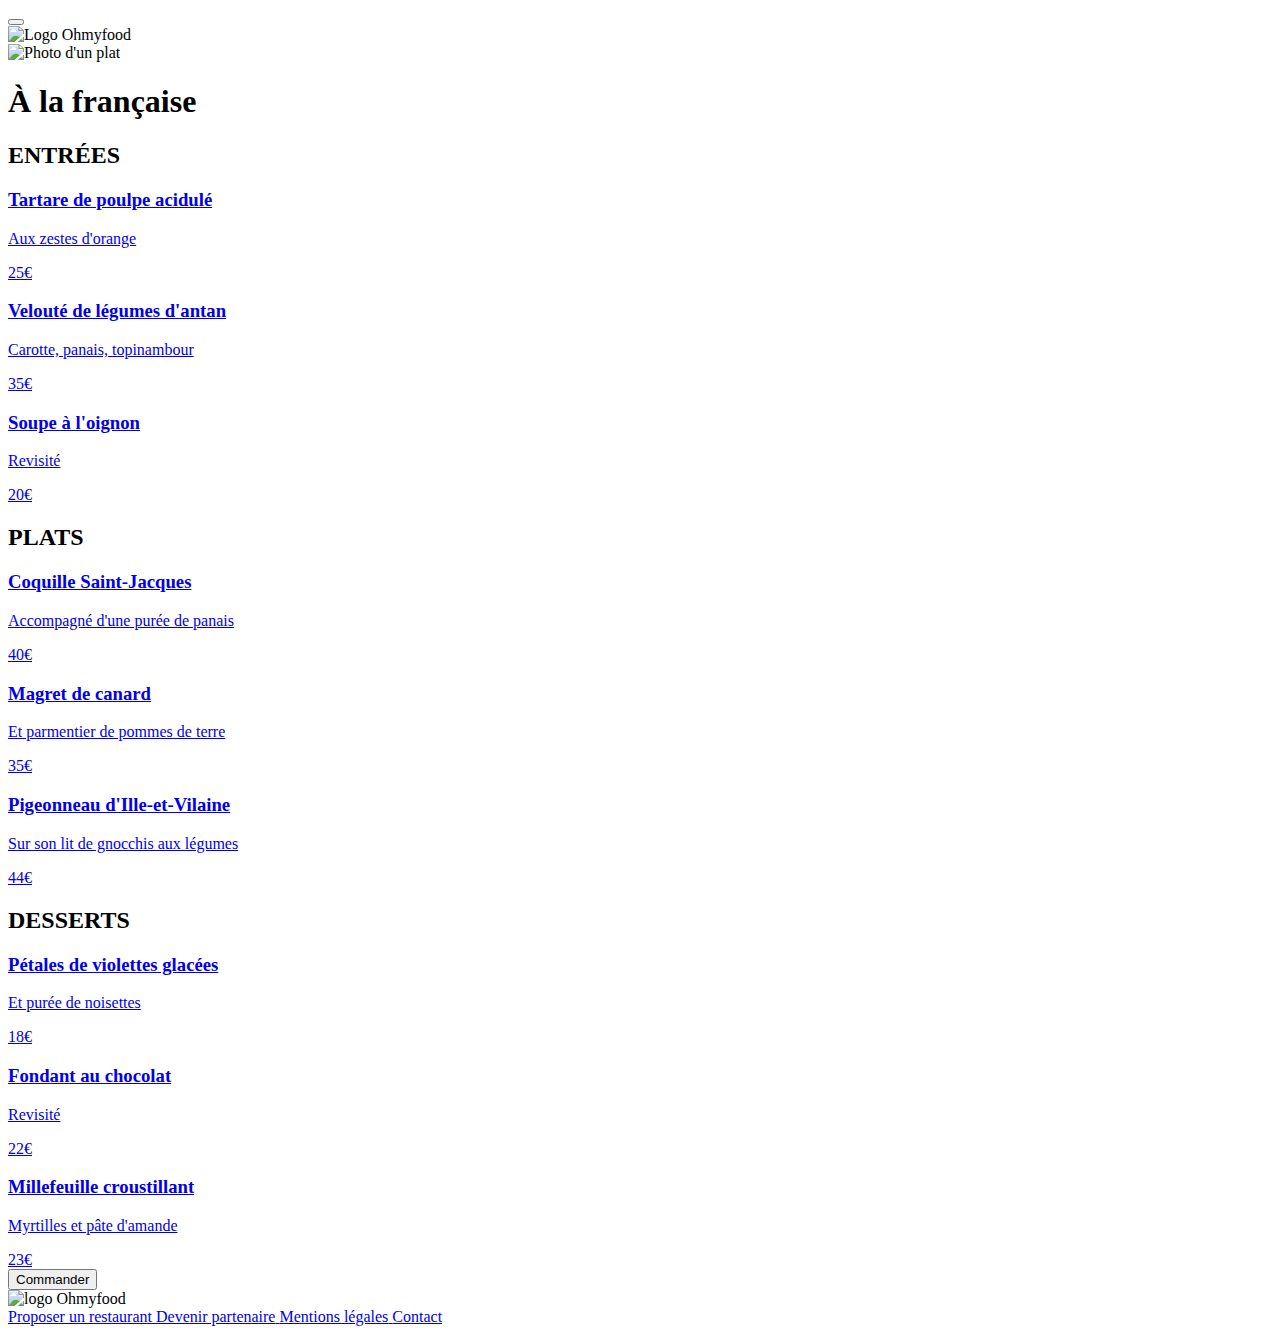
==== menu_alafrancaise.html @ 5498c050 "ajout menu_alafrancaise.html" ====
<!DOCTYPE html>
<html lang="fr">

<head>
    <meta charset="utf-8">
    <title>Ohmyfood - Menu À la française</title>
    <link rel="stylesheet" href="./css/style.css">
</head>

<body>
    <header>
        <button>
            <i class="fa-solid fa-arrow-left"></i>
        </button>
        <div>
            <img src="assets/Images et textes Ohmyfood/images/logo/ohmyfood@2x.svg" alt="Logo Ohmyfood" id="logo">
        </div>
    </header>

    <div>
        <img src="assets/Images et textes Ohmyfood/images/restaurants/toa-heftiba-DQKerTsQwi0-unsplash.jpg" alt="Photo d'un plat">
    </div>

    <section>
        <div>
            <h1>À la française</h1>
            <i class="fa-thin fa-heart"></i>
        </div>
        
        <!-- Entrées -->
        <div>
            <h2>ENTRÉES</h2>
            <a href="#">
                <article>
                    <h3>Tartare de poulpe acidulé</h3>
                    <p>Aux zestes d'orange</p>
                    <span>25€</span>
                </article>
            </a>
            <a href="#">
                <article>
                    <h3>Velouté de légumes d'antan</h3>
                    <p>Carotte, panais, topinambour</p>
                    <span>35€</span>
                </article>
            </a>
            <a href="#">
                <article>
                    <h3>Soupe à l'oignon</h3>
                    <p>Revisité</p>
                    <span>20€</span>
                </article>
            </a>
        </div>

        <!-- Plats -->
        <div>
            <h2>PLATS</h2>
            <a href="#">
                <article>
                    <h3>Coquille Saint-Jacques</h3>
                    <p>Accompagné d'une purée de panais</p>
                    <span>40€</span>
                </article>
            </a>
            <a href="#">
                <article>
                    <h3>Magret de canard</h3>
                    <p>Et parmentier de pommes de terre</p>
                    <span>35€</span>
                </article>
            </a>
            <a href="#">
                <article>
                    <h3>Pigeonneau d'Ille-et-Vilaine</h3>
                    <p>Sur son lit de gnocchis aux légumes</p>
                    <span>44€</span>
                </article>
            </a>
        </div>

        <!-- Desserts -->
        <div>
            <h2>DESSERTS</h2>
            <a href="#">
                <article>
                    <h3>Pétales de violettes glacées</h3>
                    <p>Et purée de noisettes</p>
                    <span>18€</span>
                </article>
            </a>
            <a href="#">
                <article>
                    <h3>Fondant au chocolat</h3>
                    <p>Revisité</p>
                    <span>22€</span>
                </article>
            </a>
            <a href="#">
                <article>
                    <h3>Millefeuille croustillant</h3>
                    <p>Myrtilles et pâte d'amande</p>
                    <span>23€</span>
                </article>
            </a>
        </div>

        <!-- Bouton commander -->
        <div>
            <button>Commander</button>
        </div>
    </section>

    <footer>
        <div>
            <img src="assets/Images et textes Ohmyfood/images/logo/ohmyfood.png" alt="logo Ohmyfood">
        </div>
        <div>
            <a href="#">
                <i class="fa-solid fa-utensils"></i>
                <span>Proposer un restaurant</span>
            </a>
            <a href="#">
                <i class="fa-light fa-handshake-angle"></i>
                <span>Devenir partenaire</span>
            </a>
            <a href="#">
                <span>Mentions légales</span>
            </a>
            <a href="#">
                <span>Contact</span>
            </a>
        </div>
    </footer>
</body>
</html>
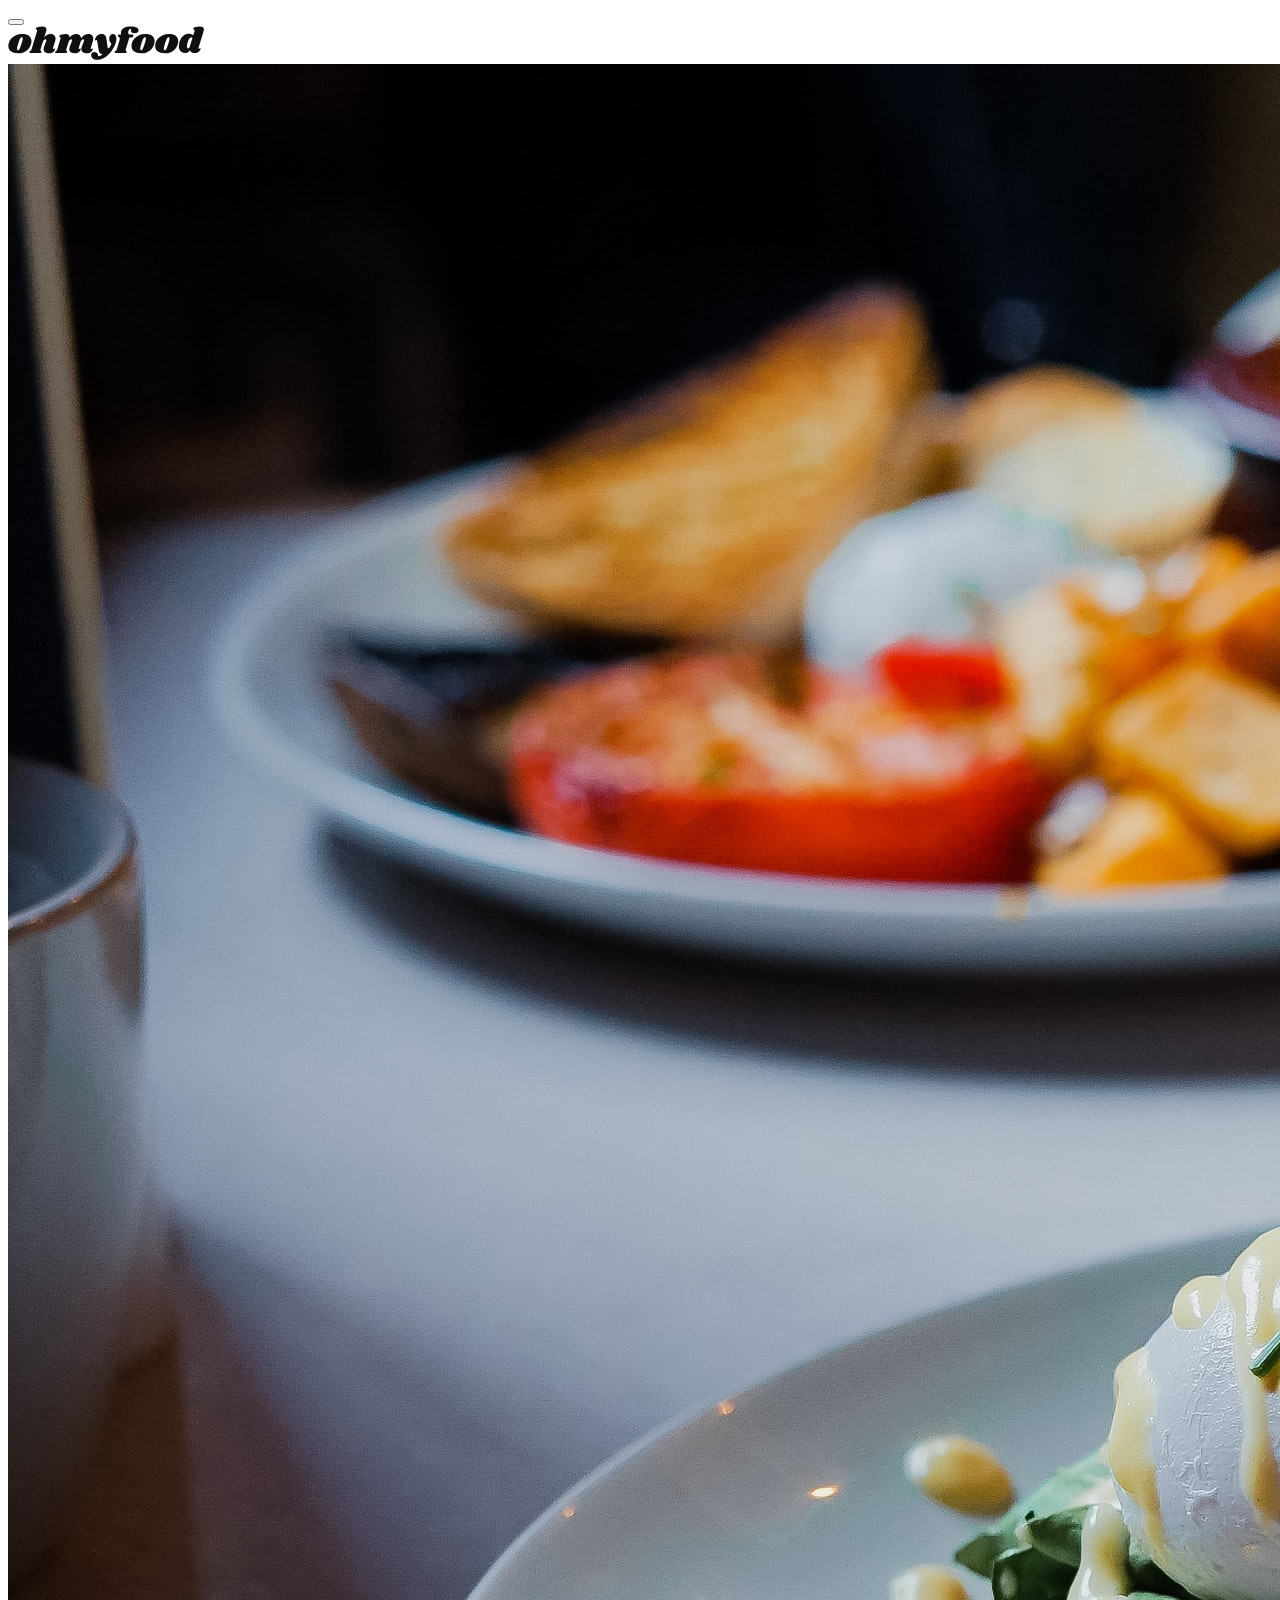
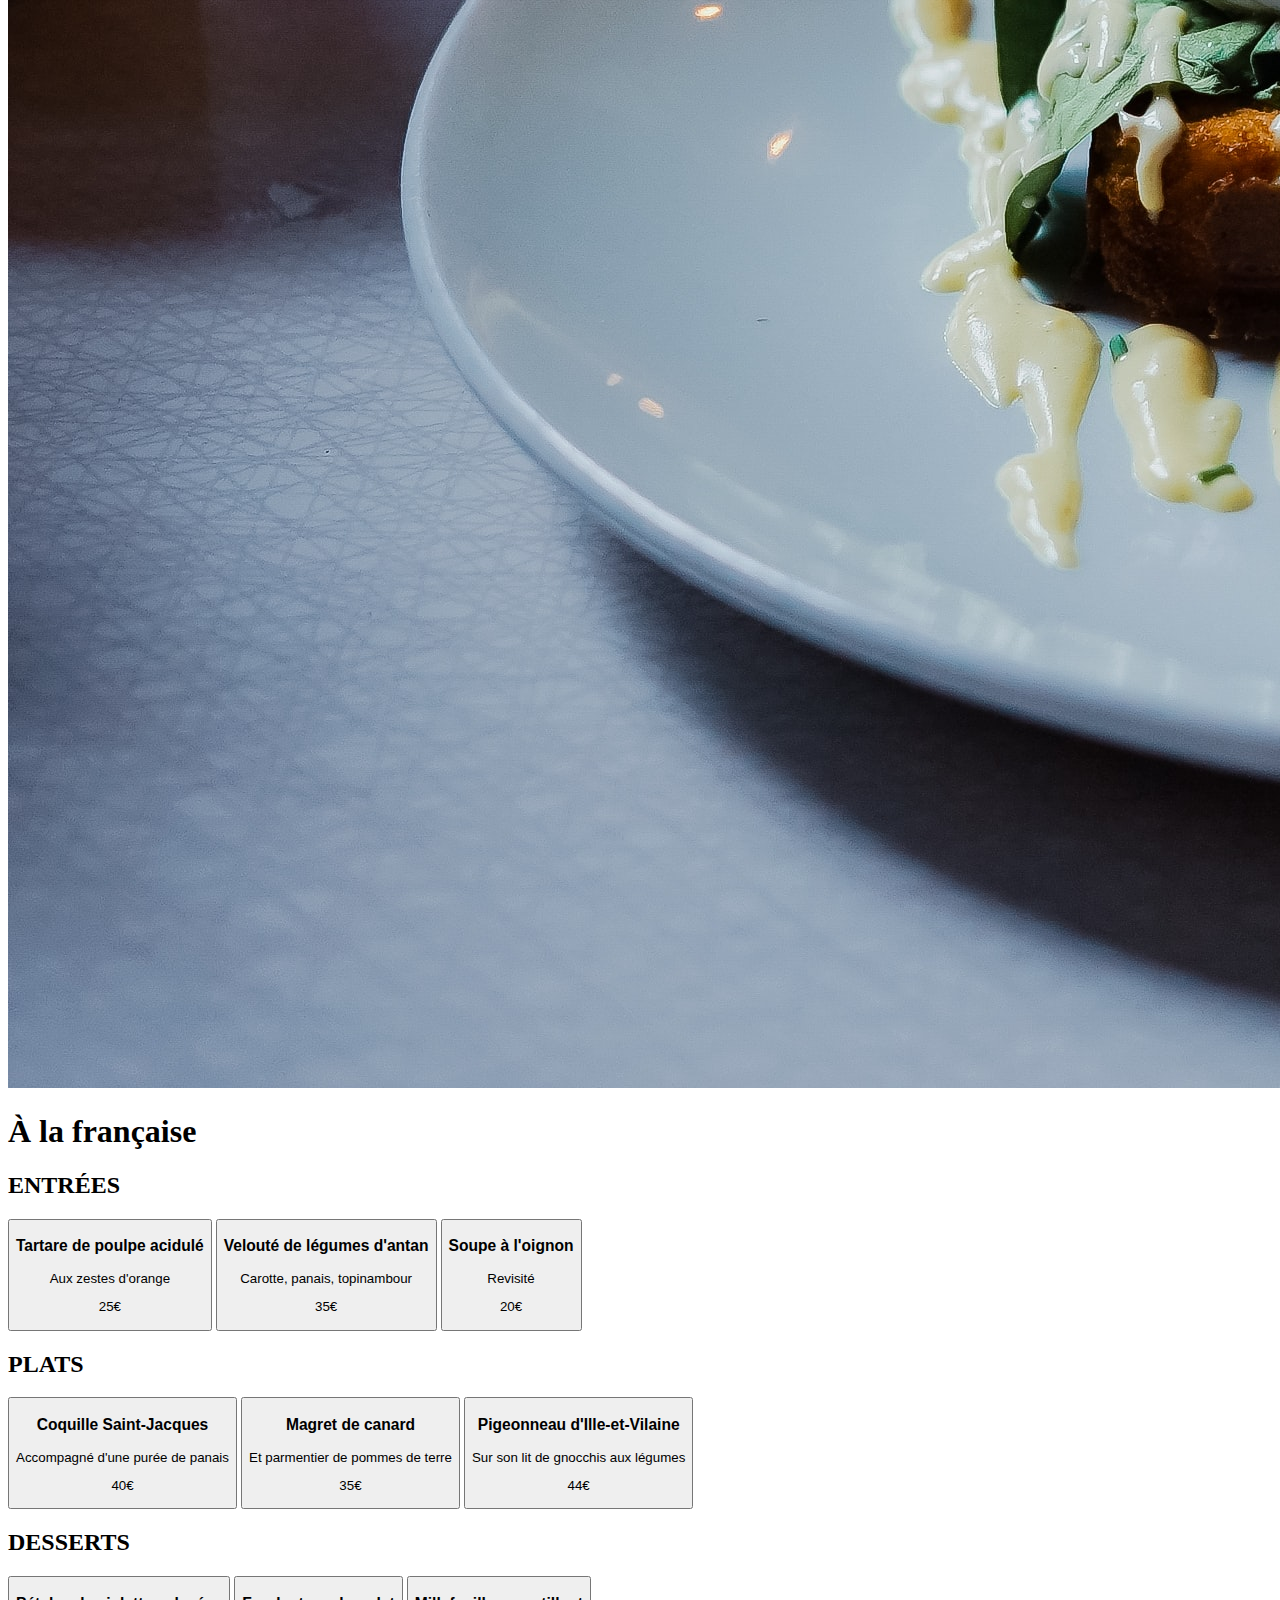
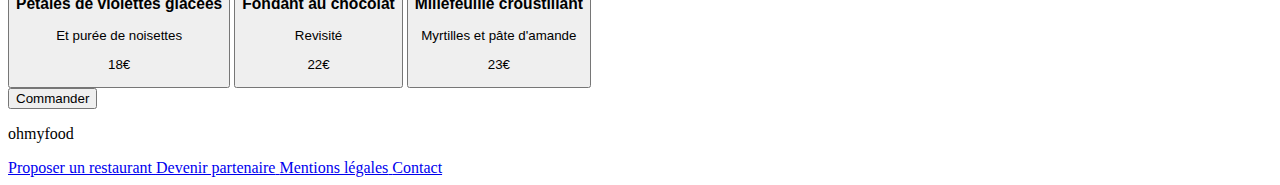
==== commit e58186b6: "mise a jour menu_alafrancaise.html pour mise en page Sass" ====
--- a/menu_alafrancaise.html
+++ b/menu_alafrancaise.html
@@ -3,134 +3,141 @@
 
 <head>
     <meta charset="utf-8">
-    <title>Ohmyfood - Menu À la française</title>
-    <link rel="stylesheet" href="./css/style.css">
+    <meta name="viewport" content="width=375, initial-scale=1" />
+    <title>Ohmyfood</title>
+    
+    <link rel="preconnect" href="https://fonts.googleapis.com">
+    <link rel="preconnect" href="https://fonts.gstatic.com" crossorigin>
+    <link href="https://fonts.googleapis.com/css2?family=Shrikhand&display=swap" rel="stylesheet">  
+    <link rel="stylesheet" href="./Sass/menu.css">
 </head>
 
 <body>
-    <header>
-        <button>
-            <i class="fa-solid fa-arrow-left"></i>
-        </button>
+    <div class="main-container">
+        <header>
+            <button>
+                <i class="fa-solid fa-arrow-left"></i>
+            </button>
+            <div>
+                <img src="assets/Images et textes Ohmyfood/images/logo/ohmyfood@2x.svg" alt="Logo Ohmyfood" id="logo">
+            </div>
+        </header>
+
         <div>
-            <img src="assets/Images et textes Ohmyfood/images/logo/ohmyfood@2x.svg" alt="Logo Ohmyfood" id="logo">
-        </div>
-    </header>
-
-    <div>
-        <img src="assets/Images et textes Ohmyfood/images/restaurants/toa-heftiba-DQKerTsQwi0-unsplash.jpg" alt="Photo d'un plat">
-    </div>
-
-    <section>
-        <div>
-            <h1>À la française</h1>
-            <i class="fa-thin fa-heart"></i>
-        </div>
-        
-        <!-- Entrées -->
-        <div>
-            <h2>ENTRÉES</h2>
-            <a href="#">
-                <article>
-                    <h3>Tartare de poulpe acidulé</h3>
-                    <p>Aux zestes d'orange</p>
-                    <span>25€</span>
-                </article>
-            </a>
-            <a href="#">
-                <article>
-                    <h3>Velouté de légumes d'antan</h3>
-                    <p>Carotte, panais, topinambour</p>
-                    <span>35€</span>
-                </article>
-            </a>
-            <a href="#">
-                <article>
-                    <h3>Soupe à l'oignon</h3>
-                    <p>Revisité</p>
-                    <span>20€</span>
-                </article>
-            </a>
+            <img src="assets/Images et textes Ohmyfood/images/restaurants/toa-heftiba-DQKerTsQwi0-unsplash.jpg" alt="Photo d'un plat">
         </div>
 
-        <!-- Plats -->
-        <div>
-            <h2>PLATS</h2>
-            <a href="#">
-                <article>
-                    <h3>Coquille Saint-Jacques</h3>
-                    <p>Accompagné d'une purée de panais</p>
-                    <span>40€</span>
-                </article>
-            </a>
-            <a href="#">
-                <article>
-                    <h3>Magret de canard</h3>
-                    <p>Et parmentier de pommes de terre</p>
-                    <span>35€</span>
-                </article>
-            </a>
-            <a href="#">
-                <article>
-                    <h3>Pigeonneau d'Ille-et-Vilaine</h3>
-                    <p>Sur son lit de gnocchis aux légumes</p>
-                    <span>44€</span>
-                </article>
-            </a>
-        </div>
+        <section>
+            <div>
+                <h1 class="titlemenu">À la française</h1>
+                <i class="fa-thin fa-heart"></i>
+            </div>
+            <div class="menu">
+                <!-- Entrées -->
+                <div class="choice">
+                    <h2>ENTRÉES</h2>
+                    <button>
+                        <h3>Tartare de poulpe acidulé</h3>
+                        <div class="info-price">
+                            <p>Aux zestes d'orange</p>
+                            <p class="price">25€</p>
+                        </div>
+                    </button>
+                    <button>
+                        <h3>Velouté de légumes d'antan</h3>
+                        <div class="info-price">
+                            <p>Carotte, panais, topinambour</p>
+                            <p class="price">35€</p>
+                        </div>
+                    </button>
+                    <button>
+                        <h3>Soupe à l'oignon</h3>
+                        <div class="info-price">
+                            <p>Revisité</p>
+                            <p class="price">20€</p>
+                        </div>
+                    </button>
+                </div>
 
-        <!-- Desserts -->
-        <div>
-            <h2>DESSERTS</h2>
-            <a href="#">
-                <article>
-                    <h3>Pétales de violettes glacées</h3>
-                    <p>Et purée de noisettes</p>
-                    <span>18€</span>
-                </article>
-            </a>
-            <a href="#">
-                <article>
-                    <h3>Fondant au chocolat</h3>
-                    <p>Revisité</p>
-                    <span>22€</span>
-                </article>
-            </a>
-            <a href="#">
-                <article>
-                    <h3>Millefeuille croustillant</h3>
-                    <p>Myrtilles et pâte d'amande</p>
-                    <span>23€</span>
-                </article>
-            </a>
-        </div>
+                <!-- Plats -->
+                <div class="choice">
+                    <h2>PLATS</h2>
+                    <button>
+                        <h3>Coquille Saint-Jacques</h3>
+                        <div class="info-price">
+                            <p>Accompagné d'une purée de panais</p>
+                            <p class="price">40€</p>
+                        </div>
+                    </button>
+                    <button>
+                        <h3>Magret de canard</h3>
+                        <div class="info-price">
+                            <p>Et parmentier de pommes de terre</p>
+                            <p class="price">35€</p>
+                        </div>
+                    </button>
+                    <button>
+                        <h3>Pigeonneau d'Ille-et-Vilaine</h3>
+                        <div class="info-price">
+                            <p>Sur son lit de gnocchis aux légumes</p>
+                            <p class="price">44€</p>
+                        </div>
+                    </button>
+                </div>
 
-        <!-- Bouton commander -->
-        <div>
-            <button>Commander</button>
-        </div>
-    </section>
+                <!-- Desserts -->
+                <div class="choice">
+                    <h2>DESSERTS</h2>
+                    <button>
+                        <h3>Pétales de violettes glacées</h3>
+                        <div class="info-price">
+                            <p>Et purée de noisettes</p>
+                            <p class="price">18€</p>
+                        </div>
+                    </button>
+                    <button>
+                        <h3>Fondant au chocolat</h3>
+                        <div class="info-price">
+                            <p>Revisité</p>
+                            <p class="price">22€</p>
+                        </div>
+                    </button>
+                    <button>
+                        <h3>Millefeuille croustillant</h3>
+                        <div class="info-price">
+                            <p>Myrtilles et pâte d'amande</p>
+                            <p class="price">23€</p>
+                        </div>
+                    </button>
+                </div>
+            </div>
+            <!-- Bouton commander -->
+            <div class="thepinkbutton">
+                <button>
+                    <span>Commander</span>
+                </button>
+            </div>
+        </section>
 
-    <footer>
-        <div>
-            <img src="assets/Images et textes Ohmyfood/images/logo/ohmyfood.png" alt="logo Ohmyfood">
-        </div>
-        <div>
-            <a href="#">
-                <i class="fa-solid fa-utensils"></i>
-                <span>Proposer un restaurant</span>
-            </a>
-            <a href="#">
-                <i class="fa-light fa-handshake-angle"></i>
-                <span>Devenir partenaire</span>
-            </a>
-            <a href="#">
-                <span>Mentions légales</span>
-            </a>
-            <a href="#">
-                <span>Contact</span>
-            </a>
-        </div>
-    </footer>
+        <footer>
+            <p class="footerlogo">ohmyfood</p>
+            <div class="informations">
+                <a href="#">
+                    <i class="fa-solid fa-utensils"></i>
+                    <span>Proposer un restaurant</span>
+                </a>
+                <a href="#">
+                    <i class="fa-light fa-handshake-angle"></i>
+                    <span>Devenir partenaire</span>
+                </a>
+                <a href="#">
+                    <span>Mentions légales</span>
+                </a>
+                <a href="#">
+                    <span>Contact</span>
+                </a>
+            </div>
+        </footer>
+    </div>
 </body>
 </html>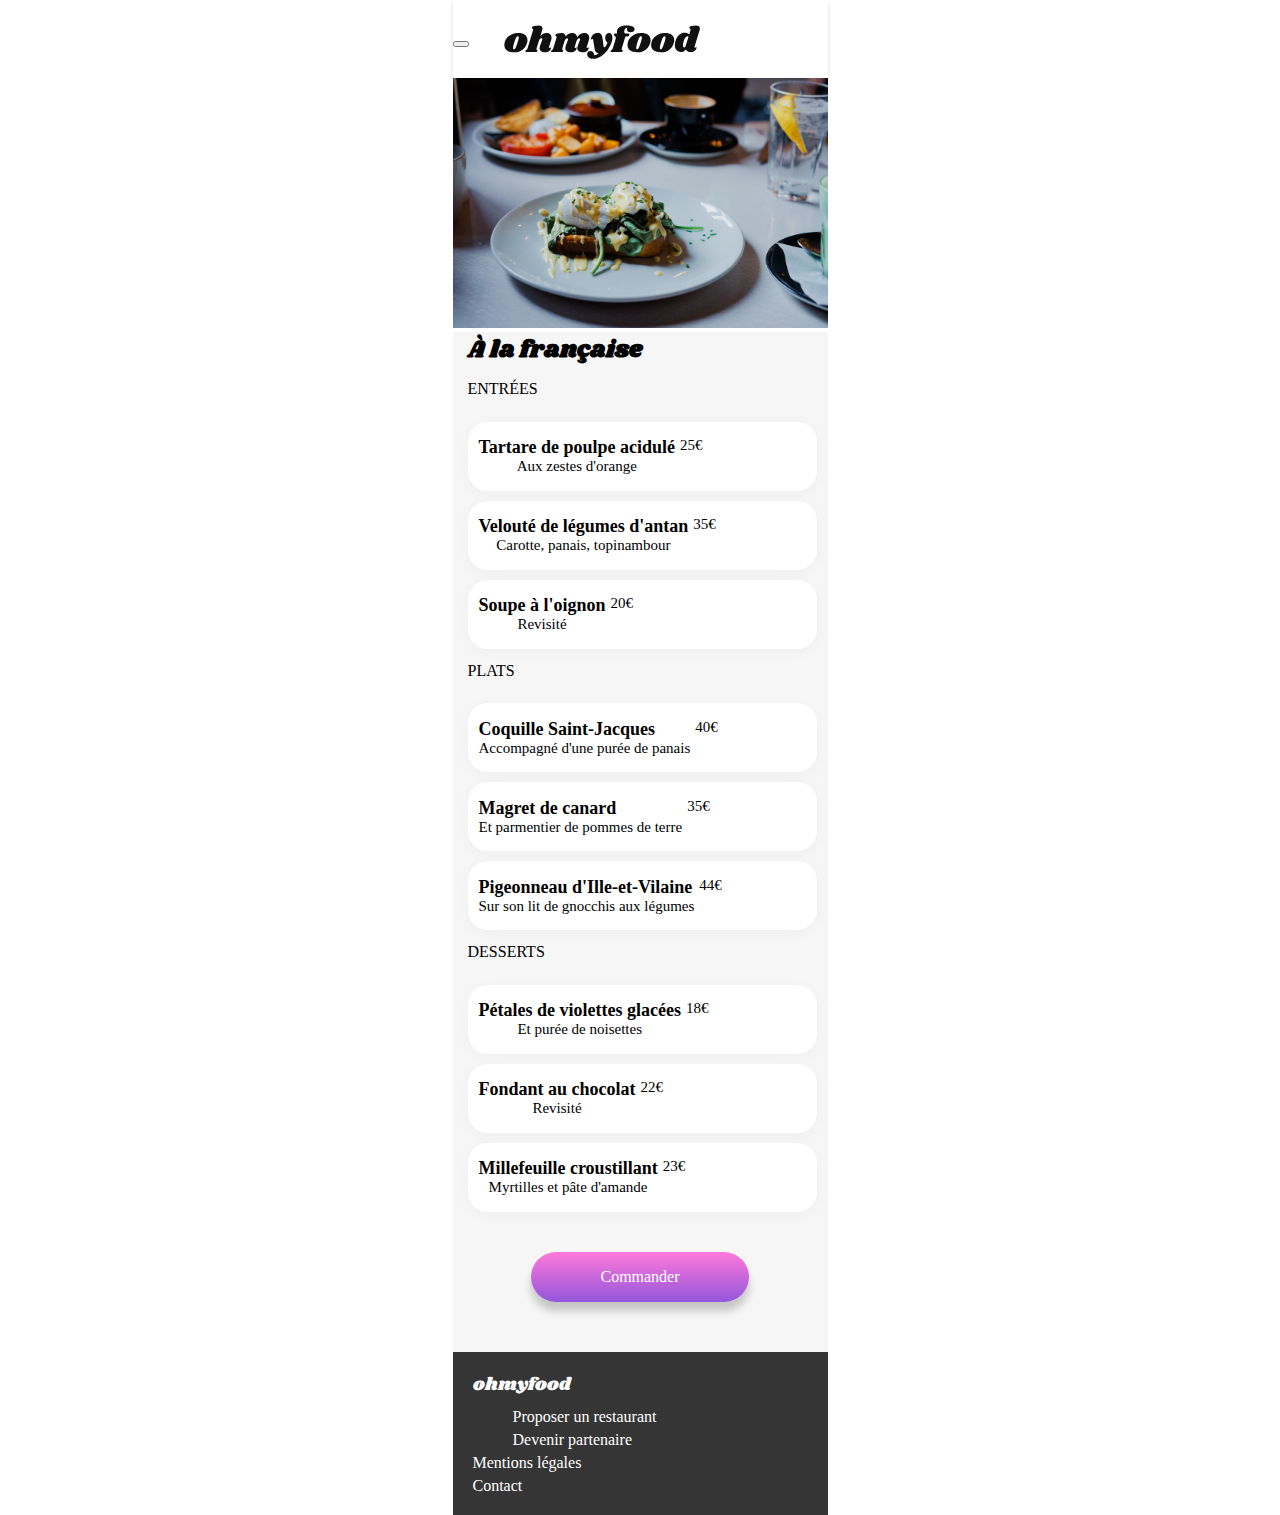
==== commit cdbcf206: "mise en forme du prix et ajout des icones" ====
--- a/menu_alafrancaise.html
+++ b/menu_alafrancaise.html
@@ -8,13 +8,16 @@
     
     <link rel="preconnect" href="https://fonts.googleapis.com">
     <link rel="preconnect" href="https://fonts.gstatic.com" crossorigin>
-    <link href="https://fonts.googleapis.com/css2?family=Shrikhand&display=swap" rel="stylesheet">  
+    <link href="https://fonts.googleapis.com/css2?family=Shrikhand&display=swap" rel="stylesheet"> 
+    <link rel="stylesheet" href="https://cdnjs.cloudflare.com/ajax/libs/font-awesome/6.2.1/css/all.min.css"
+        integrity="sha512-MV7K8+y+gLIBoVD59lQIYicR65iaqukzvf/nwasF0nqhPay5w/9lJmVM2hMDcnK1OnMGCdVK+iQrJ7lzPJQd1w=="
+        crossorigin="anonymous" referrerpolicy="no-referrer" />
     <link rel="stylesheet" href="./Sass/menu.css">
 </head>
 
 <body>
     <div class="main-container">
-        <header>
+        <header class="header-menu">
             <button>
                 <i class="fa-solid fa-arrow-left"></i>
             </button>
@@ -28,33 +31,39 @@
         </div>
 
         <section>
-            <div>
+            <div class="title">
                 <h1 class="titlemenu">À la française</h1>
-                <i class="fa-thin fa-heart"></i>
+                <i class="fa-regular fa-heart"></i>
             </div>
             <div class="menu">
                 <!-- Entrées -->
                 <div class="choice">
                     <h2>ENTRÉES</h2>
                     <button>
-                        <h3>Tartare de poulpe acidulé</h3>
                         <div class="info-price">
-                            <p>Aux zestes d'orange</p>
-                            <p class="price">25€</p>
+                            <div class="info">
+                                <h3>Tartare de poulpe acidulé</h3>
+                                <p>Aux zestes d'orange</p> 
+                            </div>
+                            <p>25€</p>
                         </div>
                     </button>
                     <button>
-                        <h3>Velouté de légumes d'antan</h3>
                         <div class="info-price">
-                            <p>Carotte, panais, topinambour</p>
-                            <p class="price">35€</p>
+                            <div class="info">
+                                <h3>Velouté de légumes d'antan</h3>
+                                <p>Carotte, panais, topinambour</p>
+                            </div>
+                            <p>35€</p>
                         </div>
                     </button>
                     <button>
-                        <h3>Soupe à l'oignon</h3>
                         <div class="info-price">
-                            <p>Revisité</p>
-                            <p class="price">20€</p>
+                            <div class="info">
+                                <h3>Soupe à l'oignon</h3>
+                                <p>Revisité</p>
+                            </div>
+                            <p>20€</p>
                         </div>
                     </button>
                 </div>
@@ -63,24 +72,30 @@
                 <div class="choice">
                     <h2>PLATS</h2>
                     <button>
-                        <h3>Coquille Saint-Jacques</h3>
                         <div class="info-price">
-                            <p>Accompagné d'une purée de panais</p>
-                            <p class="price">40€</p>
+                            <div class="info">
+                                <h3>Coquille Saint-Jacques</h3>
+                                <p>Accompagné d'une purée de panais</p>
+                            </div>    
+                            <p>40€</p>
                         </div>
                     </button>
                     <button>
-                        <h3>Magret de canard</h3>
                         <div class="info-price">
-                            <p>Et parmentier de pommes de terre</p>
-                            <p class="price">35€</p>
+                            <div class="info">
+                                <h3>Magret de canard</h3>
+                                <p>Et parmentier de pommes de terre</p>
+                            </div>    
+                            <p>35€</p>
                         </div>
                     </button>
                     <button>
-                        <h3>Pigeonneau d'Ille-et-Vilaine</h3>
                         <div class="info-price">
-                            <p>Sur son lit de gnocchis aux légumes</p>
-                            <p class="price">44€</p>
+                            <div class="info">
+                                <h3>Pigeonneau d'Ille-et-Vilaine</h3>
+                                <p>Sur son lit de gnocchis aux légumes</p>
+                            </div>
+                            <p>44€</p>
                         </div>
                     </button>
                 </div>
@@ -89,24 +104,30 @@
                 <div class="choice">
                     <h2>DESSERTS</h2>
                     <button>
-                        <h3>Pétales de violettes glacées</h3>
                         <div class="info-price">
-                            <p>Et purée de noisettes</p>
-                            <p class="price">18€</p>
+                            <div class="info">
+                                <h3>Pétales de violettes glacées</h3>
+                                <p>Et purée de noisettes</p>
+                            </div>
+                            <p>18€</p>
                         </div>
                     </button>
                     <button>
-                        <h3>Fondant au chocolat</h3>
                         <div class="info-price">
-                            <p>Revisité</p>
-                            <p class="price">22€</p>
+                            <div class="info">
+                                <h3>Fondant au chocolat</h3>
+                                <p>Revisité</p>
+                            </div>
+                            <p>22€</p>
                         </div>
                     </button>
                     <button>
-                        <h3>Millefeuille croustillant</h3>
                         <div class="info-price">
-                            <p>Myrtilles et pâte d'amande</p>
-                            <p class="price">23€</p>
+                            <div class="info">
+                                <h3>Millefeuille croustillant</h3>
+                                <p>Myrtilles et pâte d'amande</p>
+                            </div>
+                            <p>23€</p>
                         </div>
                     </button>
                 </div>
@@ -127,7 +148,7 @@
                     <span>Proposer un restaurant</span>
                 </a>
                 <a href="#">
-                    <i class="fa-light fa-handshake-angle"></i>
+                    <i class="rotate fa-solid fa-handshake"></i>
                     <span>Devenir partenaire</span>
                 </a>
                 <a href="#">
--- a/Sass/menu.css
+++ b/Sass/menu.css
@@ -0,0 +1,193 @@
+header {
+  display: flex;
+  flex-direction: column;
+  align-items: center;
+  box-shadow: 0px 2px 4px rgba(0, 0, 0, 0.15);
+}
+header .headerlogo {
+  width: 197px;
+  padding-top: 25px;
+  padding-bottom: 15px;
+}
+
+.header-menu {
+  display: flex;
+  flex-direction: row;
+  gap: 35px;
+  padding-top: 25px;
+  padding-bottom: 15px;
+}
+.header-menu .return {
+  width: 30px;
+  margin-left: 25px;
+}
+
+footer {
+  background-color: #353535;
+  display: flex;
+  flex-direction: column;
+  padding-left: 20px;
+  padding-bottom: 20px;
+  padding-top: 20px;
+  gap: 10px;
+}
+footer .footerlogo {
+  font-family: "Shrikhand", serif;
+  font-size: 18px;
+  color: white;
+  text-align: left;
+  margin: 0 0 0 0;
+}
+footer .informations {
+  display: flex;
+  flex-direction: column;
+  gap: 5px;
+}
+footer .informations a {
+  color: white;
+  font-size: 16;
+  text-decoration: none;
+  display: flex;
+  flex-direction: row;
+}
+footer .informations a i {
+  width: 10px;
+  padding-right: 30px;
+}
+
+@media (min-width: 1281px) {
+  footer {
+    flex-direction: row-reverse;
+    gap: 100px;
+    padding-right: 50px;
+  }
+  footer .informations {
+    flex-direction: row;
+    gap: 30px;
+  }
+}
+* {
+  font-family: "Roboto";
+}
+
+.titlemenu {
+  font-family: "Shrikhand", serif;
+  text-align: left;
+  padding-left: 15px;
+}
+
+.footerlogo {
+  font-family: "Shrikhand", serif;
+}
+
+img {
+  width: 100%;
+}
+
+body {
+  display: flex;
+  justify-content: center;
+  margin: 0;
+}
+
+.main-container {
+  width: 100%;
+  max-width: 375px;
+}
+
+a {
+  color: inherit;
+  text-decoration: none;
+}
+
+h1 {
+  font-size: 24px;
+  text-align: center;
+  padding-left: 30px;
+  padding-right: 30px;
+  margin: 0 0 0 0;
+}
+
+h2 {
+  font-size: 24px;
+}
+
+h3 {
+  font-size: 16px;
+}
+
+p {
+  font-size: 16px;
+  text-align: center;
+  margin: 30px;
+}
+
+@media (min-width: 1281px) {
+  .main-container {
+    max-width: 1600px;
+  }
+  h1 {
+    font-size: 40px;
+  }
+}
+section {
+  background-color: #F6F6F6;
+}
+
+.menu {
+  padding-left: 15px;
+}
+.menu .choice {
+  display: flex;
+  flex-direction: column;
+  gap: 10px;
+}
+.menu h2 {
+  font-size: 16px;
+  font-weight: lighter;
+}
+.menu button {
+  background-color: white;
+  width: 349px;
+  height: 69px;
+  border: none;
+  border-radius: 20px;
+  display: flex;
+  flex-direction: column;
+  justify-content: center;
+  gap: 7px;
+  box-shadow: 0px 3px 15px rgba(0, 0, 0, 0.03);
+}
+.menu button h3 {
+  font-size: 18px;
+  text-align: left;
+  padding-left: 5px;
+  margin: 0;
+}
+.menu button .info-price {
+  display: flex;
+}
+.menu button .info-price p {
+  font-size: 15px;
+  padding-left: 5px;
+  margin: 0px;
+}
+
+.thepinkbutton {
+  text-align: center;
+  padding-top: 40px;
+  padding-bottom: 20px;
+}
+.thepinkbutton button {
+  width: 218px;
+  height: 50px;
+  background: linear-gradient(360deg, rgb(147, 86, 220), rgb(255, 121, 218));
+  border: none;
+  border-radius: 60px;
+  margin-bottom: 30px;
+  box-shadow: 0px 9px 9px rgba(0, 0, 0, 0.2);
+}
+.thepinkbutton button span {
+  font-size: 16px;
+  color: white;
+}/*# sourceMappingURL=menu.css.map */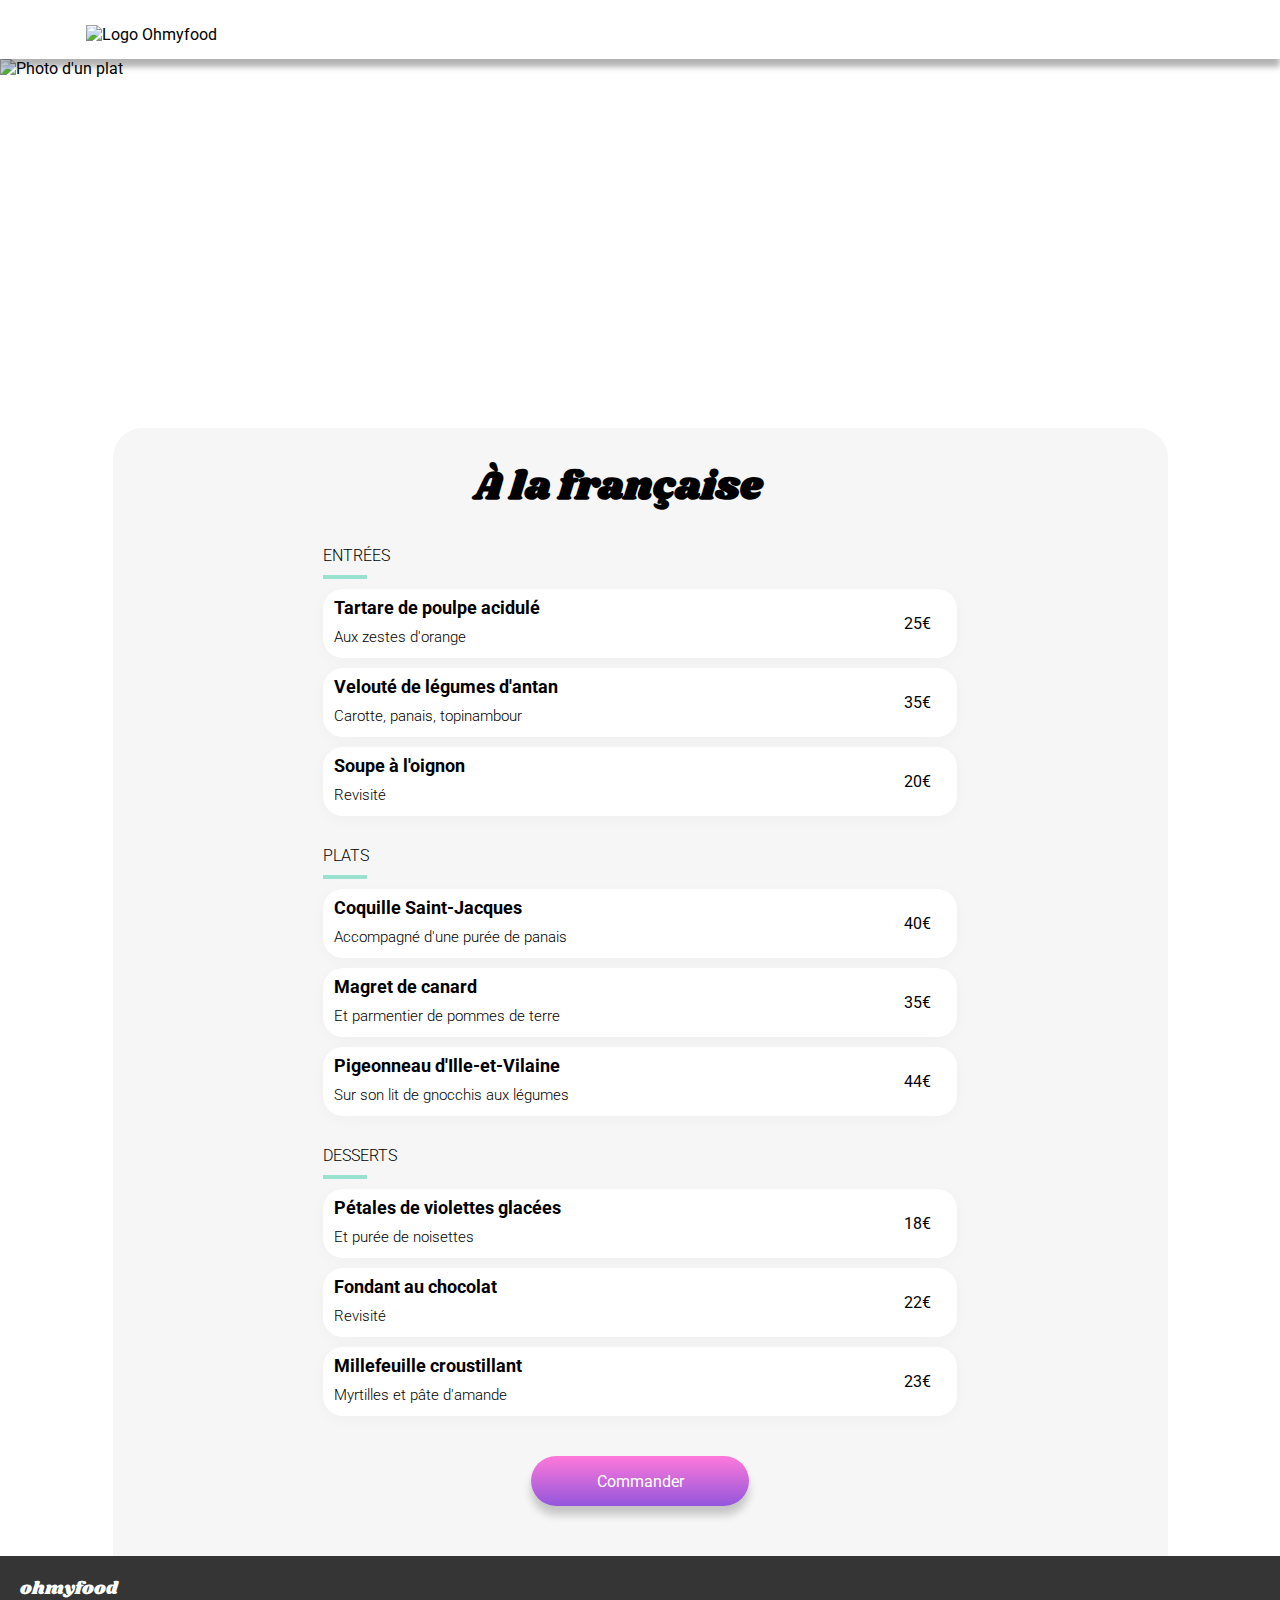
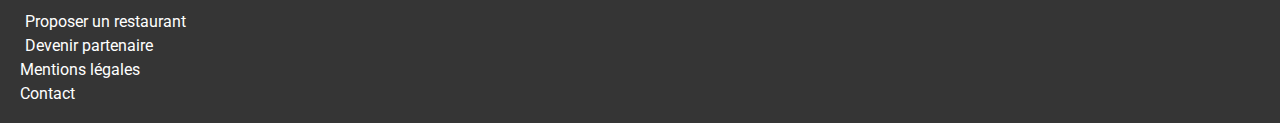
==== commit 107e02f7: "modification du html pour mise en place du desktop" ====
--- a/menu_alafrancaise.html
+++ b/menu_alafrancaise.html
@@ -9,6 +9,7 @@
     <link rel="preconnect" href="https://fonts.googleapis.com">
     <link rel="preconnect" href="https://fonts.gstatic.com" crossorigin>
     <link href="https://fonts.googleapis.com/css2?family=Shrikhand&display=swap" rel="stylesheet"> 
+    <link href="https://fonts.googleapis.com/css2?family=Roboto:wght@100;300;500;700&display=swap" rel="stylesheet">
     <link rel="stylesheet" href="https://cdnjs.cloudflare.com/ajax/libs/font-awesome/6.2.1/css/all.min.css"
         integrity="sha512-MV7K8+y+gLIBoVD59lQIYicR65iaqukzvf/nwasF0nqhPay5w/9lJmVM2hMDcnK1OnMGCdVK+iQrJ7lzPJQd1w=="
         crossorigin="anonymous" referrerpolicy="no-referrer" />
@@ -16,20 +17,21 @@
 </head>
 
 <body>
-    <div class="main-container">
+    <div class="container">
         <header class="header-menu">
             <button>
                 <i class="fa-solid fa-arrow-left"></i>
             </button>
             <div>
-                <img src="assets/Images et textes Ohmyfood/images/logo/ohmyfood@2x.svg" alt="Logo Ohmyfood" id="logo">
+                <img src="assets/Images_et_textes_Ohmyfood/images/logo/ohmyfood@2x.svg" alt="Logo Ohmyfood" id="logo">
             </div>
         </header>
 
-        <div>
-            <img src="assets/Images et textes Ohmyfood/images/restaurants/toa-heftiba-DQKerTsQwi0-unsplash.jpg" alt="Photo d'un plat">
-        </div>
-
+            <div class="image">
+                <img src="assets/Images_et_textes_Ohmyfood/images/restaurants/toa-heftiba-DQKerTsQwi0-unsplash.jpg" alt="Photo d'un plat">
+            </div>
+    </div>
+    <div class="containertwo">
         <section>
             <div class="title">
                 <h1 class="titlemenu">À la française</h1>
@@ -39,6 +41,7 @@
                 <!-- Entrées -->
                 <div class="choice">
                     <h2>ENTRÉES</h2>
+                    <hr/>
                     <button>
                         <div class="info-price">
                             <div class="info">
@@ -71,6 +74,7 @@
                 <!-- Plats -->
                 <div class="choice">
                     <h2>PLATS</h2>
+                    <hr/>
                     <button>
                         <div class="info-price">
                             <div class="info">
@@ -103,6 +107,7 @@
                 <!-- Desserts -->
                 <div class="choice">
                     <h2>DESSERTS</h2>
+                    <hr/>
                     <button>
                         <div class="info-price">
                             <div class="info">
@@ -139,7 +144,7 @@
                 </button>
             </div>
         </section>
-
+    
         <footer>
             <p class="footerlogo">ohmyfood</p>
             <div class="informations">
--- a/Sass/menu.css
+++ b/Sass/menu.css
@@ -2,7 +2,7 @@
   display: flex;
   flex-direction: column;
   align-items: center;
-  box-shadow: 0px 2px 4px rgba(0, 0, 0, 0.15);
+  box-shadow: 0px 8px 6px rgba(0, 0, 0, 0.3);
 }
 header .headerlogo {
   width: 197px;
@@ -13,13 +13,32 @@
 .header-menu {
   display: flex;
   flex-direction: row;
-  gap: 35px;
+  gap: 60px;
   padding-top: 25px;
   padding-bottom: 15px;
-}
-.header-menu .return {
-  width: 30px;
-  margin-left: 25px;
+  position: relative;
+  z-index: 3;
+  background-color: white;
+}
+.header-menu button {
+  padding-left: 20px;
+  border: none;
+  background-color: white;
+}
+.header-menu i {
+  font-size: 25px;
+}
+@media screen and (min-width: 768px) {
+  .header-menu .logo {
+    position: absolute;
+    left: 37%;
+  }
+}
+@media screen and (min-width: 1025px) {
+  .header-menu .logo {
+    position: absolute;
+    left: 42%;
+  }
 }
 
 footer {
@@ -45,14 +64,20 @@
 }
 footer .informations a {
   color: white;
-  font-size: 16;
+  font-size: 16px;
   text-decoration: none;
   display: flex;
   flex-direction: row;
 }
 footer .informations a i {
-  width: 10px;
-  padding-right: 30px;
+  font-size: 10px;
+  padding-right: 5px;
+  align-self: center;
+}
+footer .informations a i.rotate {
+  transform: rotate(-45deg);
+  position: relative;
+  top: -4px;
 }
 
 @media (min-width: 1281px) {
@@ -67,7 +92,7 @@
   }
 }
 * {
-  font-family: "Roboto";
+  font-family: "Roboto", sans-serif;
 }
 
 .titlemenu {
@@ -85,14 +110,7 @@
 }
 
 body {
-  display: flex;
-  justify-content: center;
   margin: 0;
-}
-
-.main-container {
-  width: 100%;
-  max-width: 375px;
 }
 
 a {
@@ -110,6 +128,7 @@
 
 h2 {
   font-size: 24px;
+  padding-left: 20px;
 }
 
 h3 {
@@ -119,34 +138,105 @@
 p {
   font-size: 16px;
   text-align: center;
-  margin: 30px;
-}
-
-@media (min-width: 1281px) {
-  .main-container {
-    max-width: 1600px;
+  margin: 30px 20px;
+}
+
+@media screen and (min-width: 1025px) {
+  .container {
+    max-width: 1440px;
+    margin-left: auto;
+    margin-right: auto;
   }
   h1 {
     font-size: 40px;
   }
 }
-section {
+.title {
+  display: flex;
+  justify-content: space-between;
+}
+.title i {
+  font-size: 20px;
+  padding-right: 30px;
+  align-self: center;
+}
+
+body {
+  position: relative;
+}
+body .image img {
+  width: 100%;
+  -o-object-fit: cover;
+     object-fit: cover;
+  z-index: 1;
+}
+@media screen and (min-width: 1025px) {
+  body .image img {
+    width: 100%;
+    height: 380px;
+  }
+}
+body .image img .imageverticale {
+  position: absolute;
+  top: -100px;
+}
+@media screen and (min-width: 1025px) {
+  body .image img .imageverticale {
+    top: -350px;
+  }
+}
+body .containertwo {
+  width: 100%;
+  position: absolute;
+  top: 300px;
+  left: 0px;
+  z-index: 2;
+}
+@media screen and (min-width: 1025px) {
+  body .containertwo {
+    top: 428px;
+  }
+}
+body .containertwo section {
+  display: flex;
+  flex-direction: column;
+  align-items: center;
   background-color: #F6F6F6;
-}
-
-.menu {
-  padding-left: 15px;
-}
-.menu .choice {
-  display: flex;
-  flex-direction: column;
+  padding-top: 30px;
+  border-top-right-radius: 30px;
+  border-top-left-radius: 30px;
+}
+@media screen and (min-width: 1025px) {
+  body .containertwo section {
+    width: 1055px;
+    margin: auto;
+  }
+}
+body .containertwo section .choice {
+  display: flex;
+  flex-direction: column;
+  justify-content: center;
   gap: 10px;
 }
-.menu h2 {
-  font-size: 16px;
-  font-weight: lighter;
-}
-.menu button {
+@media screen and (min-width: 1025px) {
+  body .containertwo section .choice {
+    width: 634px;
+  }
+}
+body .containertwo section h2 {
+  font-size: 16px;
+  font-weight: 300;
+  padding-left: 0px;
+  margin-top: 30px;
+  margin-bottom: 0;
+}
+body .containertwo section hr {
+  border: 2px solid #99E2D0;
+  width: 40px;
+  text-align: left;
+  margin: 0;
+}
+body .containertwo section button {
   background-color: white;
   width: 349px;
   height: 69px;
@@ -158,27 +248,45 @@
   gap: 7px;
   box-shadow: 0px 3px 15px rgba(0, 0, 0, 0.03);
 }
-.menu button h3 {
+@media screen and (min-width: 1025px) {
+  body .containertwo section button {
+    width: 100%;
+  }
+}
+body .containertwo section button .info-price {
+  width: 349px;
+  display: flex;
+  justify-content: space-between;
+}
+@media screen and (min-width: 1025px) {
+  body .containertwo section button .info-price {
+    width: 100%;
+  }
+}
+body .containertwo section button .info-price .info {
+  display: flex;
+  flex-direction: column;
+  align-self: center;
+  gap: 5px;
+}
+body .containertwo section button .info-price .info h3 {
   font-size: 18px;
   text-align: left;
   padding-left: 5px;
   margin: 0;
 }
-.menu button .info-price {
-  display: flex;
-}
-.menu button .info-price p {
+body .containertwo section button .info-price .info p {
+  text-align: left;
   font-size: 15px;
-  padding-left: 5px;
+  font-weight: 300;
+  padding: 5px;
   margin: 0px;
 }
-
-.thepinkbutton {
-  text-align: center;
+body .containertwo section .thepinkbutton {
   padding-top: 40px;
   padding-bottom: 20px;
 }
-.thepinkbutton button {
+body .containertwo section .thepinkbutton button {
   width: 218px;
   height: 50px;
   background: linear-gradient(360deg, rgb(147, 86, 220), rgb(255, 121, 218));
@@ -187,7 +295,8 @@
   margin-bottom: 30px;
   box-shadow: 0px 9px 9px rgba(0, 0, 0, 0.2);
 }
-.thepinkbutton button span {
+body .containertwo section .thepinkbutton button span {
   font-size: 16px;
   color: white;
+  align-self: center;
 }/*# sourceMappingURL=menu.css.map */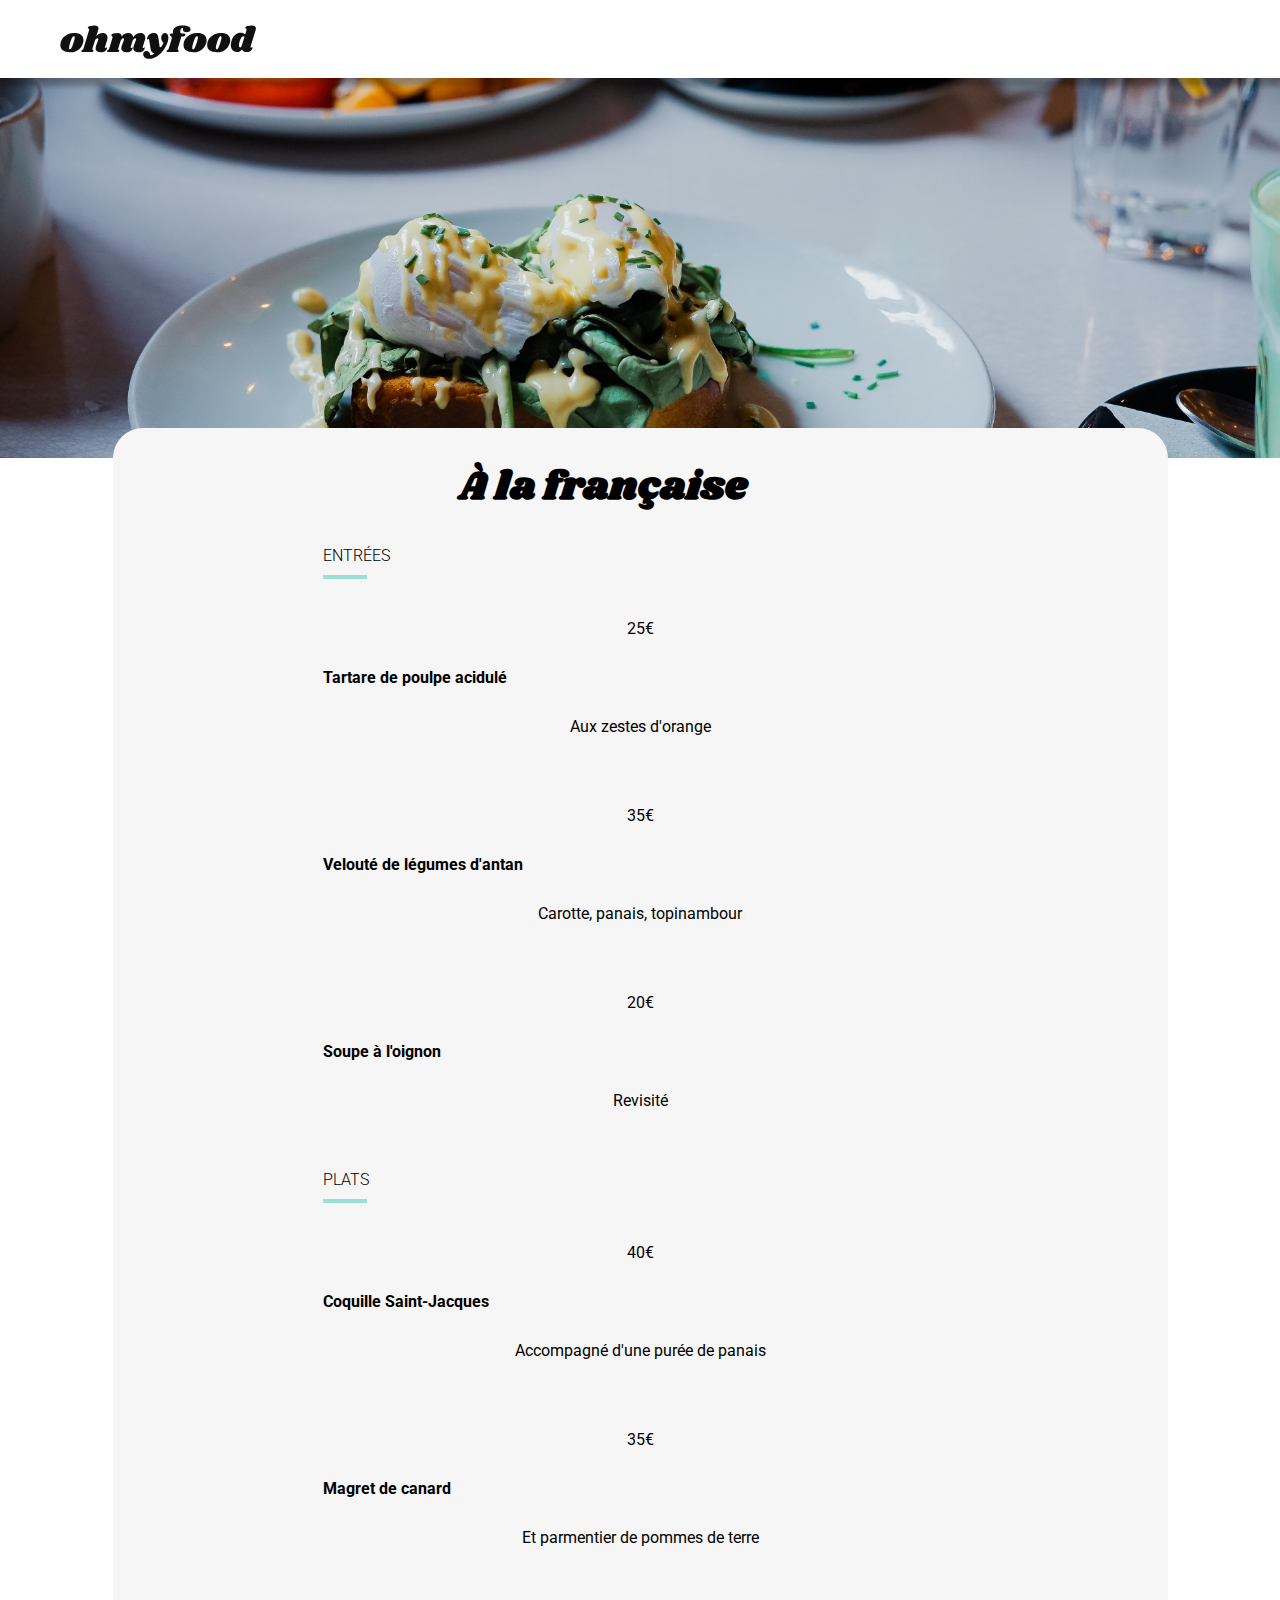
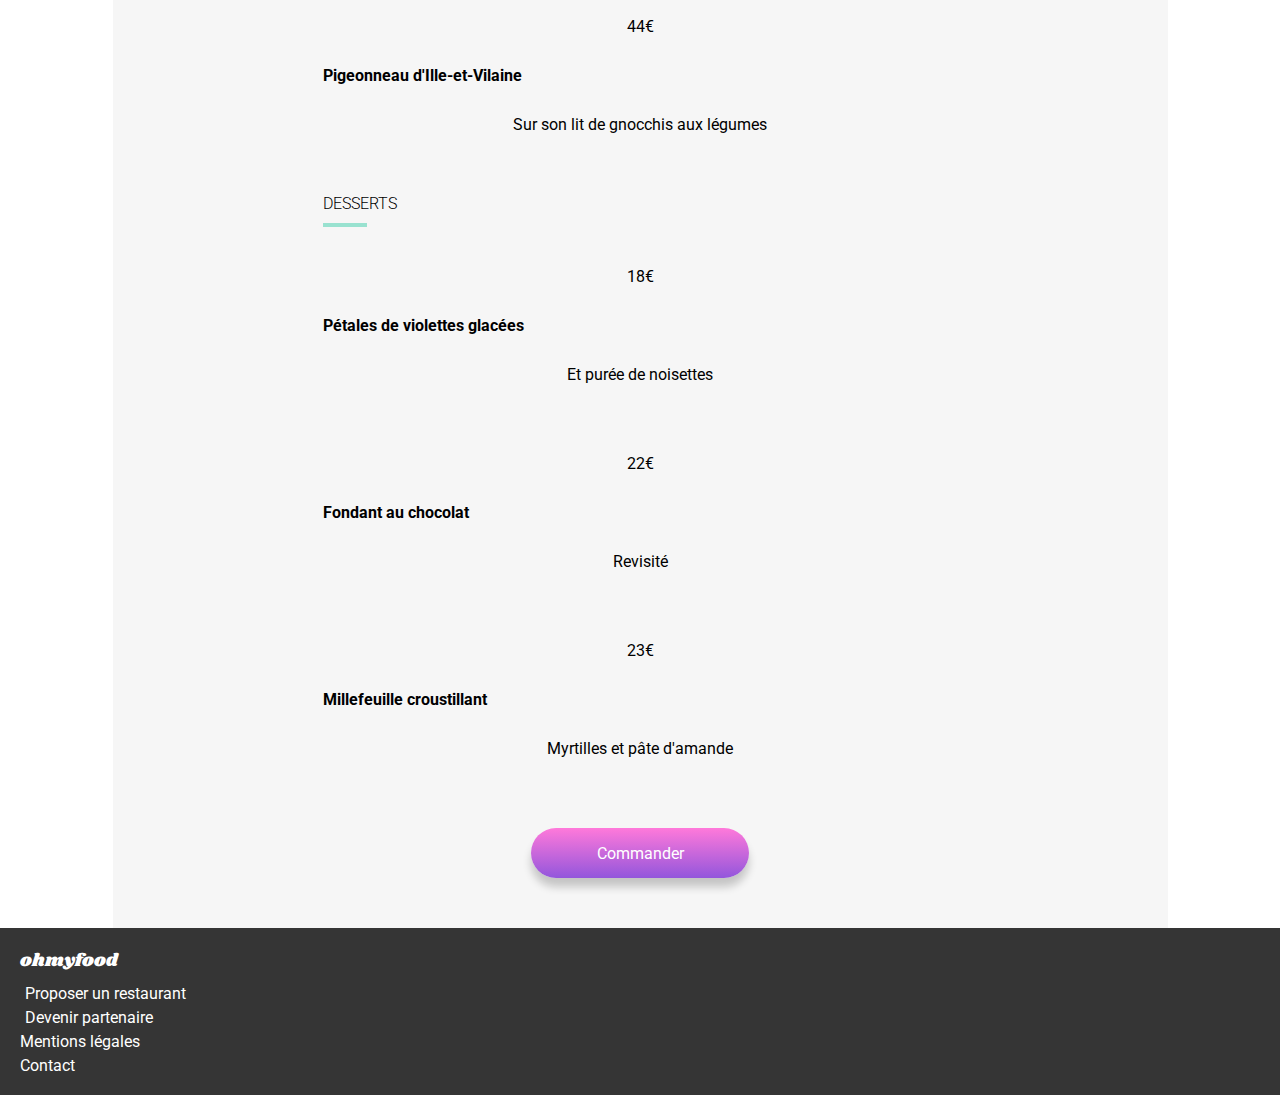
==== commit 9e8d1795: "ajout animation + validation W3C" ====
--- a/menu_alafrancaise.html
+++ b/menu_alafrancaise.html
@@ -17,126 +17,160 @@
 </head>
 
 <body>
-    <div class="container">
-        <header class="header-menu">
-            <button>
+    <header class="header-menu">
+        <div>
+            <a href="./index.html">
                 <i class="fa-solid fa-arrow-left"></i>
-            </button>
-            <div>
-                <img src="assets/Images_et_textes_Ohmyfood/images/logo/ohmyfood@2x.svg" alt="Logo Ohmyfood" id="logo">
-            </div>
-        </header>
-
-            <div class="image">
-                <img src="assets/Images_et_textes_Ohmyfood/images/restaurants/toa-heftiba-DQKerTsQwi0-unsplash.jpg" alt="Photo d'un plat">
-            </div>
+            </a>
+        </div>    
+        <div>
+            <img src="assets/Images_et_textes_Ohmyfood/images/logo/ohmyfood@2x.svg" alt="Logo Ohmyfood" id="logo">
+        </div>
+    </header>
+    <div class="image">
+        <img src="assets/Images_et_textes_Ohmyfood/images/restaurants/toa-heftiba-DQKerTsQwi0-unsplash.jpg" alt="Photo d'un plat">
     </div>
+
     <div class="containertwo">
-        <section>
+        <section>  
             <div class="title">
                 <h1 class="titlemenu">À la française</h1>
-                <i class="fa-regular fa-heart"></i>
-            </div>
+                <div class="heart">
+                    <i class="dontlike fa-regular fa-heart"></i>
+                    <i class="like fa-solid fa-heart"></i>
+                </div>
+            </div>
+
             <div class="menu">
+
                 <!-- Entrées -->
-                <div class="choice">
+                <div class="choice entrees">
                     <h2>ENTRÉES</h2>
                     <hr/>
-                    <button>
-                        <div class="info-price">
-                            <div class="info">
-                                <h3>Tartare de poulpe acidulé</h3>
-                                <p>Aux zestes d'orange</p> 
-                            </div>
-                            <p>25€</p>
-                        </div>
-                    </button>
-                    <button>
-                        <div class="info-price">
-                            <div class="info">
-                                <h3>Velouté de légumes d'antan</h3>
+                    <article>
+                        <div class="check">
+                            <p class="price">25€</p>
+                            <i class="fa-solid fa-circle-check"></i>
+                        </div>
+                        <div class="info-price">
+                            <h3>Tartare de poulpe acidulé</h3>
+                            <div class="info">
+                                <p>Aux zestes d'orange</p>
+                            </div>
+                        </div>
+                    </article>
+                    <article>
+                        <div class="check">
+                            <p class="price">35€</p>
+                            <i class="fa-solid fa-circle-check"></i>
+                        </div>
+                        <div class="info-price">
+                            <h3>Velouté de légumes d'antan</h3>
+                            <div class="info">
                                 <p>Carotte, panais, topinambour</p>
                             </div>
-                            <p>35€</p>
-                        </div>
-                    </button>
-                    <button>
-                        <div class="info-price">
-                            <div class="info">
-                                <h3>Soupe à l'oignon</h3>
+                        </div>
+                    </article>
+                    <article>
+                        <div class="check">
+                            <p class="price">20€</p>
+                            <i class="fa-solid fa-circle-check"></i>
+                        </div>
+                        <div class="info-price">
+                            <h3>Soupe à l'oignon</h3>
+                            <div class="info">
                                 <p>Revisité</p>
                             </div>
-                            <p>20€</p>
-                        </div>
-                    </button>
+                        </div>
+                    </article>
                 </div>
 
                 <!-- Plats -->
-                <div class="choice">
+            
+                <div class="choice plats">
                     <h2>PLATS</h2>
                     <hr/>
-                    <button>
-                        <div class="info-price">
-                            <div class="info">
-                                <h3>Coquille Saint-Jacques</h3>
+                    <article>
+                        <div class="check">
+                            <p class="price">40€</p>
+                            <i class="fa-solid fa-circle-check"></i>
+                        </div>
+                        <div class="info-price">
+                            <h3>Coquille Saint-Jacques</h3>
+                            <div class="info">
                                 <p>Accompagné d'une purée de panais</p>
                             </div>    
-                            <p>40€</p>
-                        </div>
-                    </button>
-                    <button>
-                        <div class="info-price">
-                            <div class="info">
-                                <h3>Magret de canard</h3>
-                                <p>Et parmentier de pommes de terre</p>
-                            </div>    
-                            <p>35€</p>
-                        </div>
-                    </button>
-                    <button>
-                        <div class="info-price">
-                            <div class="info">
-                                <h3>Pigeonneau d'Ille-et-Vilaine</h3>
+                        </div>
+                    </article>
+                    <article>
+                        <div class="check">
+                            <p class="price">35€</p>
+                            <i class="fa-solid fa-circle-check"></i>
+                        </div>
+                        <div class="info-price">
+                            <h3>Magret de canard</h3>
+                            <div class="info">
+                                 <p>Et parmentier de pommes de terre</p>
+                            </div>
+                        </div>
+                    </article>
+                    <article>
+                        <div class="check">
+                            <p class="price">44€</p>
+                            <i class="fa-solid fa-circle-check"></i>
+                        </div>
+                        <div class="info-price">
+                            <h3>Pigeonneau d'Ille-et-Vilaine</h3>
+                            <div class="info">
                                 <p>Sur son lit de gnocchis aux légumes</p>
                             </div>
-                            <p>44€</p>
-                        </div>
-                    </button>
+                        </div>
+                    </article>
                 </div>
 
                 <!-- Desserts -->
-                <div class="choice">
+                <div class="choice desserts">
                     <h2>DESSERTS</h2>
                     <hr/>
-                    <button>
-                        <div class="info-price">
-                            <div class="info">
-                                <h3>Pétales de violettes glacées</h3>
+                    <article>
+                        <div class="check">
+                            <p class="price">18€</p>
+                            <i class="fa-solid fa-circle-check"></i>
+                        </div>
+                        <div class="info-price">
+                            <h3>Pétales de violettes glacées</h3>
+                            <div class="info">
                                 <p>Et purée de noisettes</p>
                             </div>
-                            <p>18€</p>
-                        </div>
-                    </button>
-                    <button>
-                        <div class="info-price">
-                            <div class="info">
-                                <h3>Fondant au chocolat</h3>
+                        </div>
+                    </article>
+                    <article>
+                        <div class="check">
+                            <p class="price">22€</p>
+                            <i class="fa-solid fa-circle-check"></i>
+                        </div>
+                        <div class="info-price">
+                            <h3>Fondant au chocolat</h3>
+                            <div class="info">
                                 <p>Revisité</p>
                             </div>
-                            <p>22€</p>
-                        </div>
-                    </button>
-                    <button>
-                        <div class="info-price">
-                            <div class="info">
-                                <h3>Millefeuille croustillant</h3>
+                        </div>
+                    </article>
+                    <article>
+                        <div class="check">
+                            <p class="price">23€</p>
+                            <i class="fa-solid fa-circle-check"></i>
+                        </div>
+                        <div class="info-price">
+                            <h3>Millefeuille croustillant</h3>
+                            <div class="info">
                                 <p>Myrtilles et pâte d'amande</p>
                             </div>
-                            <p>23€</p>
-                        </div>
-                    </button>
-                </div>
-            </div>
+                        </div>
+                    </article>
+                </div>
+            </div>
+
             <!-- Bouton commander -->
             <div class="thepinkbutton">
                 <button>
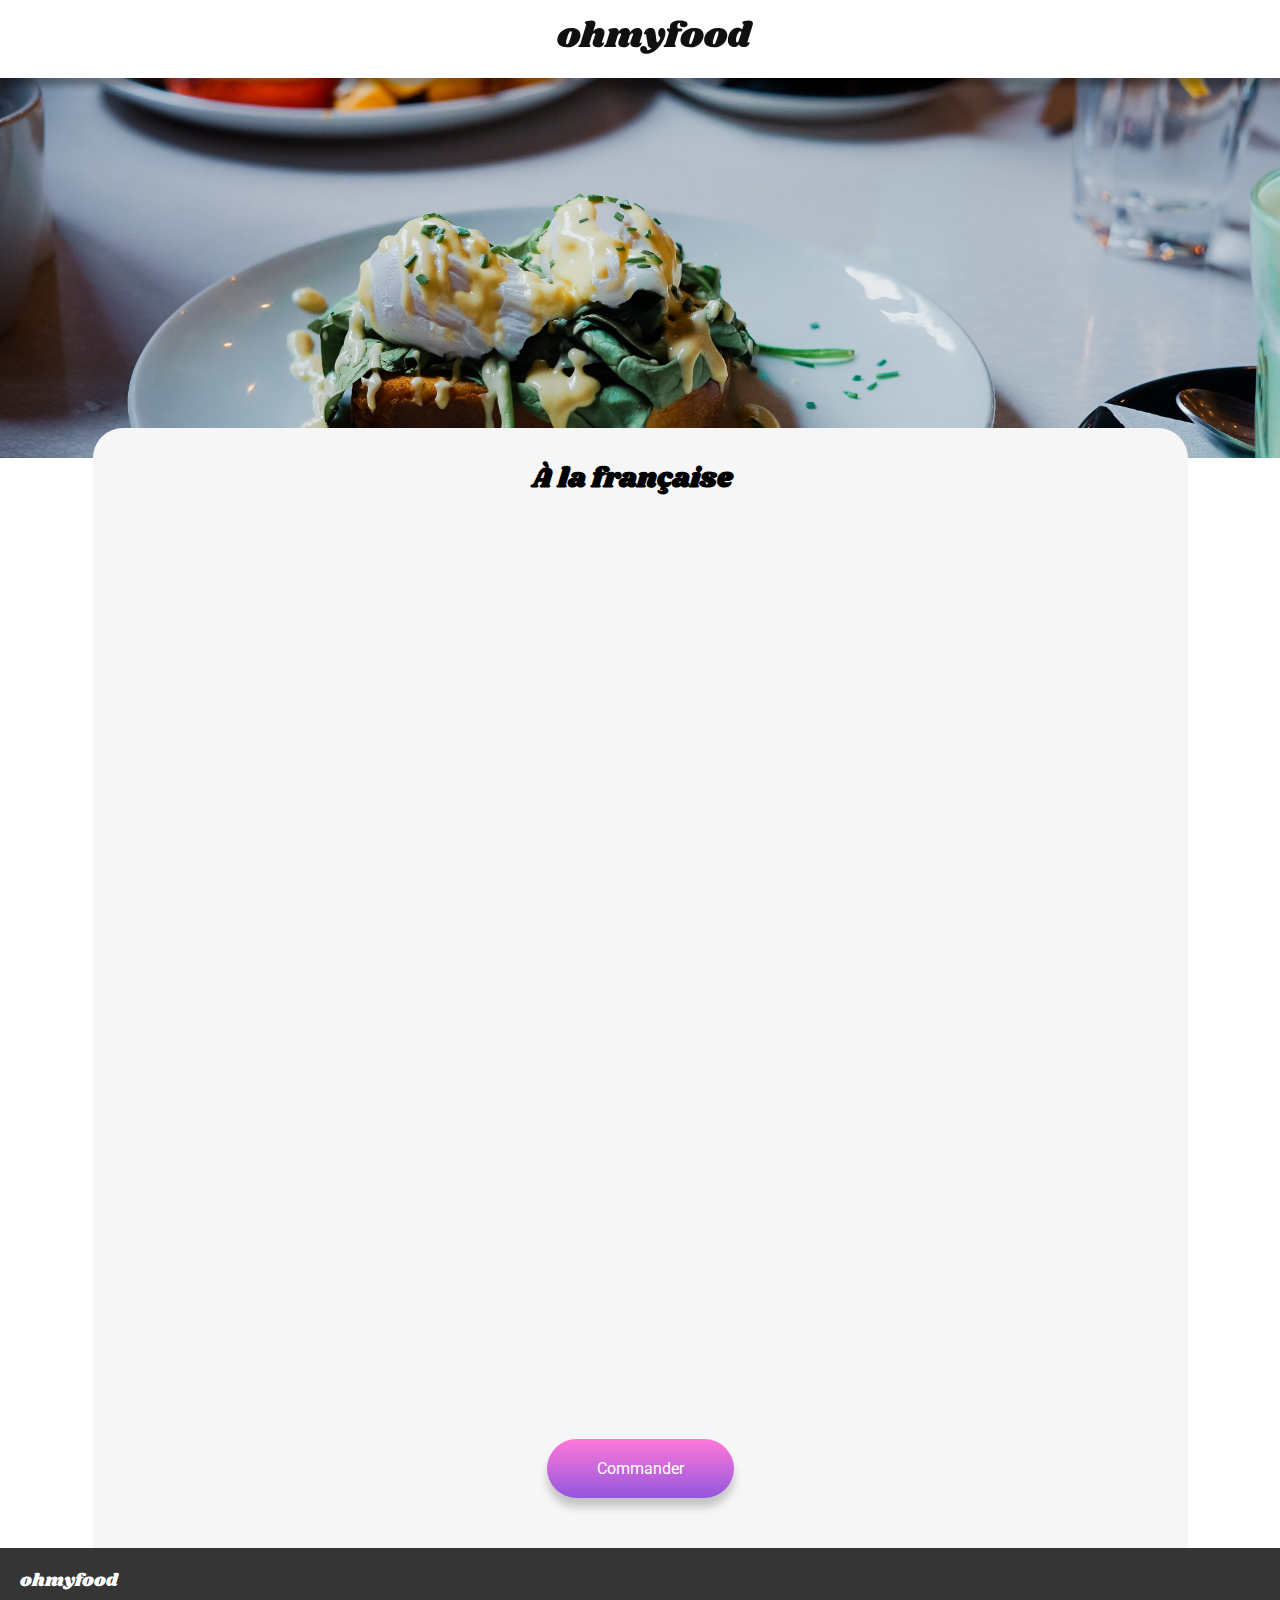
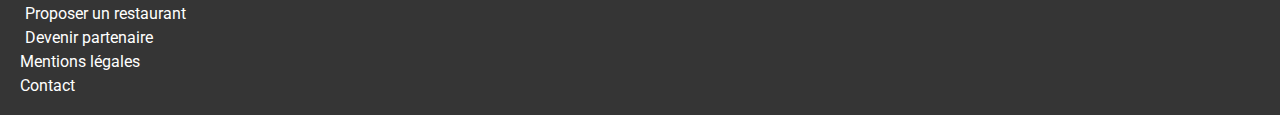
==== commit 31bd664c: "ajout de la police Roboto 400" ====
--- a/menu_alafrancaise.html
+++ b/menu_alafrancaise.html
@@ -9,7 +9,7 @@
     <link rel="preconnect" href="https://fonts.googleapis.com">
     <link rel="preconnect" href="https://fonts.gstatic.com" crossorigin>
     <link href="https://fonts.googleapis.com/css2?family=Shrikhand&display=swap" rel="stylesheet"> 
-    <link href="https://fonts.googleapis.com/css2?family=Roboto:wght@100;300;500;700&display=swap" rel="stylesheet">
+    <link href="https://fonts.googleapis.com/css2?family=Roboto:wght@100;300;400;500;700&display=swap" rel="stylesheet">
     <link rel="stylesheet" href="https://cdnjs.cloudflare.com/ajax/libs/font-awesome/6.2.1/css/all.min.css"
         integrity="sha512-MV7K8+y+gLIBoVD59lQIYicR65iaqukzvf/nwasF0nqhPay5w/9lJmVM2hMDcnK1OnMGCdVK+iQrJ7lzPJQd1w=="
         crossorigin="anonymous" referrerpolicy="no-referrer" />
--- a/Sass/menu.css
+++ b/Sass/menu.css
@@ -1,8 +1,13 @@
 header {
   display: flex;
   flex-direction: column;
+  gap: 30px;
+  justify-content: center;
   align-items: center;
   box-shadow: 0px 8px 6px rgba(0, 0, 0, 0.3);
+  position: relative;
+  z-index: 1;
+  background-color: white;
 }
 header .headerlogo {
   width: 197px;
@@ -11,34 +16,15 @@
 }
 
 .header-menu {
-  display: flex;
   flex-direction: row;
-  gap: 60px;
-  padding-top: 25px;
-  padding-bottom: 15px;
-  position: relative;
-  z-index: 3;
-  background-color: white;
-}
-.header-menu button {
-  padding-left: 20px;
-  border: none;
-  background-color: white;
+  padding: 20px;
+  position: relative;
 }
 .header-menu i {
   font-size: 25px;
-}
-@media screen and (min-width: 768px) {
-  .header-menu .logo {
-    position: absolute;
-    left: 37%;
-  }
-}
-@media screen and (min-width: 1025px) {
-  .header-menu .logo {
-    position: absolute;
-    left: 42%;
-  }
+  position: absolute;
+  left: 20px;
+  top: 25px;
 }
 
 footer {
@@ -85,6 +71,7 @@
     flex-direction: row-reverse;
     gap: 100px;
     padding-right: 50px;
+    align-items: center;
   }
   footer .informations {
     flex-direction: row;
@@ -125,10 +112,20 @@
   padding-right: 30px;
   margin: 0 0 0 0;
 }
+@media screen and (min-width: 1025px) {
+  h1 {
+    font-size: 40px;
+  }
+}
 
 h2 {
   font-size: 24px;
   padding-left: 20px;
+}
+@media screen and (min-width: 1025px) {
+  h2 {
+    padding-left: 0px;
+  }
 }
 
 h3 {
@@ -147,18 +144,6 @@
     margin-left: auto;
     margin-right: auto;
   }
-  h1 {
-    font-size: 40px;
-  }
-}
-.title {
-  display: flex;
-  justify-content: space-between;
-}
-.title i {
-  font-size: 20px;
-  padding-right: 30px;
-  align-self: center;
 }
 
 body {
@@ -200,7 +185,8 @@
 body .containertwo section {
   display: flex;
   flex-direction: column;
-  align-items: center;
+  padding-left: 20px;
+  padding-right: 20px;
   background-color: #F6F6F6;
   padding-top: 30px;
   border-top-right-radius: 30px;
@@ -209,19 +195,49 @@
 @media screen and (min-width: 1025px) {
   body .containertwo section {
     width: 1055px;
+    align-items: center;
     margin: auto;
   }
 }
-body .containertwo section .choice {
-  display: flex;
-  flex-direction: column;
-  justify-content: center;
-  gap: 10px;
-}
-@media screen and (min-width: 1025px) {
-  body .containertwo section .choice {
-    width: 634px;
-  }
+body .containertwo section .title {
+  position: relative;
+  display: flex;
+  justify-content: space-between;
+}
+@media screen and (min-width: 499px) {
+  body .containertwo section .title {
+    display: flex;
+    justify-content: center;
+  }
+}
+body .containertwo section .title h1 {
+  font-size: 28px;
+}
+body .containertwo section .title .heart {
+  position: absolute;
+  right: 40px;
+  bottom: 30px;
+}
+@media screen and (min-width: 1025px) {
+  body .containertwo section .title .heart {
+    right: 0px;
+  }
+}
+body .containertwo section .title .heart i {
+  font-size: 22px;
+  padding-right: 30px;
+  position: absolute;
+}
+body .containertwo section .title .heart .like {
+  opacity: 0;
+  transition: all 1s;
+}
+body .containertwo section .title .heart .like:hover {
+  opacity: 1;
+  color: transparent;
+  background-image: linear-gradient(rgb(147, 86, 220), rgb(255, 121, 218));
+  -webkit-background-clip: text;
+          background-clip: text;
 }
 body .containertwo section h2 {
   font-size: 16px;
@@ -235,68 +251,155 @@
   width: 40px;
   text-align: left;
   margin: 0;
-}
-body .containertwo section button {
+  margin-bottom: 10px;
+}
+body .containertwo section .menu {
+  display: flex;
+  flex-direction: column;
+  justify-content: center;
+}
+@media screen and (min-width: 1025px) {
+  body .containertwo section .menu {
+    width: 634px;
+  }
+}
+body .containertwo section .menu .choice {
+  opacity: 0;
+  animation: apparition;
+  animation-duration: 1s;
+  animation-fill-mode: both;
+}
+body .containertwo section .menu .entrees {
+  animation-delay: 0.5s;
+}
+body .containertwo section .menu .plats {
+  animation-delay: 1s;
+}
+body .containertwo section .menu .desserts {
+  animation-delay: 1.5s;
+}
+body .containertwo section .menu article {
+  cursor: pointer;
+  display: flex;
+  align-items: center;
+  position: relative;
   background-color: white;
-  width: 349px;
   height: 69px;
   border: none;
+  padding-left: 10px;
   border-radius: 20px;
-  display: flex;
-  flex-direction: column;
+  margin-bottom: 10px;
+  overflow: hidden;
+  box-shadow: 0px 3px 15px rgba(0, 0, 0, 0.03);
+}
+body .containertwo section .menu article .check {
+  display: flex;
+  position: absolute;
+  right: -59px;
+  top: 0px;
+}
+body .containertwo section .menu article .check .price {
+  margin: 0;
+  font-size: 15px;
+  display: flex;
+  align-items: flex-end;
+  padding-bottom: 15px;
+  padding-right: 20px;
+  padding-left: 20px;
+  background-color: white;
+}
+body .containertwo section .menu article .check i {
+  display: flex;
   justify-content: center;
-  gap: 7px;
-  box-shadow: 0px 3px 15px rgba(0, 0, 0, 0.03);
-}
-@media screen and (min-width: 1025px) {
-  body .containertwo section button {
-    width: 100%;
-  }
-}
-body .containertwo section button .info-price {
-  width: 349px;
-  display: flex;
-  justify-content: space-between;
-}
-@media screen and (min-width: 1025px) {
-  body .containertwo section button .info-price {
-    width: 100%;
-  }
-}
-body .containertwo section button .info-price .info {
-  display: flex;
-  flex-direction: column;
-  align-self: center;
-  gap: 5px;
-}
-body .containertwo section button .info-price .info h3 {
+  align-items: center;
+  color: white;
+  background-color: #99E2D0;
+  border-top-right-radius: 20px;
+  border-bottom-right-radius: 20px;
+  font-size: 20px;
+  height: 69px;
+  width: 59px;
+}
+body .containertwo section .menu article:hover .check {
+  animation: check;
+  animation-duration: 0.5s;
+  animation-fill-mode: both;
+}
+body .containertwo section .menu article:hover .info-price {
+  animation: textellipsis;
+  animation-duration: 0.5s;
+  animation-fill-mode: both;
+}
+body .containertwo section .menu article .info-price {
+  width: 80%;
+  display: flex;
+  flex-direction: column;
+  justify-content: center;
+}
+body .containertwo section .menu article .info-price h3 {
   font-size: 18px;
   text-align: left;
   padding-left: 5px;
   margin: 0;
-}
-body .containertwo section button .info-price .info p {
+  text-overflow: ellipsis;
+  overflow: hidden;
+  white-space: nowrap;
+}
+body .containertwo section .menu article .info-price .info {
+  display: flex;
+  justify-content: space-between;
+}
+body .containertwo section .menu article .info-price .info p {
   text-align: left;
   font-size: 15px;
   font-weight: 300;
   padding: 5px;
   margin: 0px;
+  text-overflow: ellipsis;
+  overflow: hidden;
+  white-space: nowrap;
 }
 body .containertwo section .thepinkbutton {
   padding-top: 40px;
   padding-bottom: 20px;
+  align-self: center;
 }
 body .containertwo section .thepinkbutton button {
-  width: 218px;
-  height: 50px;
+  cursor: pointer;
+  padding: 20px 50px 20px 50px;
   background: linear-gradient(360deg, rgb(147, 86, 220), rgb(255, 121, 218));
   border: none;
   border-radius: 60px;
   margin-bottom: 30px;
   box-shadow: 0px 9px 9px rgba(0, 0, 0, 0.2);
 }
+body .containertwo section .thepinkbutton button:hover {
+  opacity: 0.7;
+}
 body .containertwo section .thepinkbutton button span {
   font-size: 16px;
   color: white;
   align-self: center;
+}
+
+@keyframes apparition {
+  0% {
+    opacity: 0;
+  }
+  100% {
+    opacity: 1;
+  }
+}
+@keyframes check {
+  0% {
+    right: -59px;
+  }
+  100% {
+    right: 0px;
+  }
+}
+@keyframes textellipsis {
+  100% {
+    width: 60%;
+  }
 }/*# sourceMappingURL=menu.css.map */